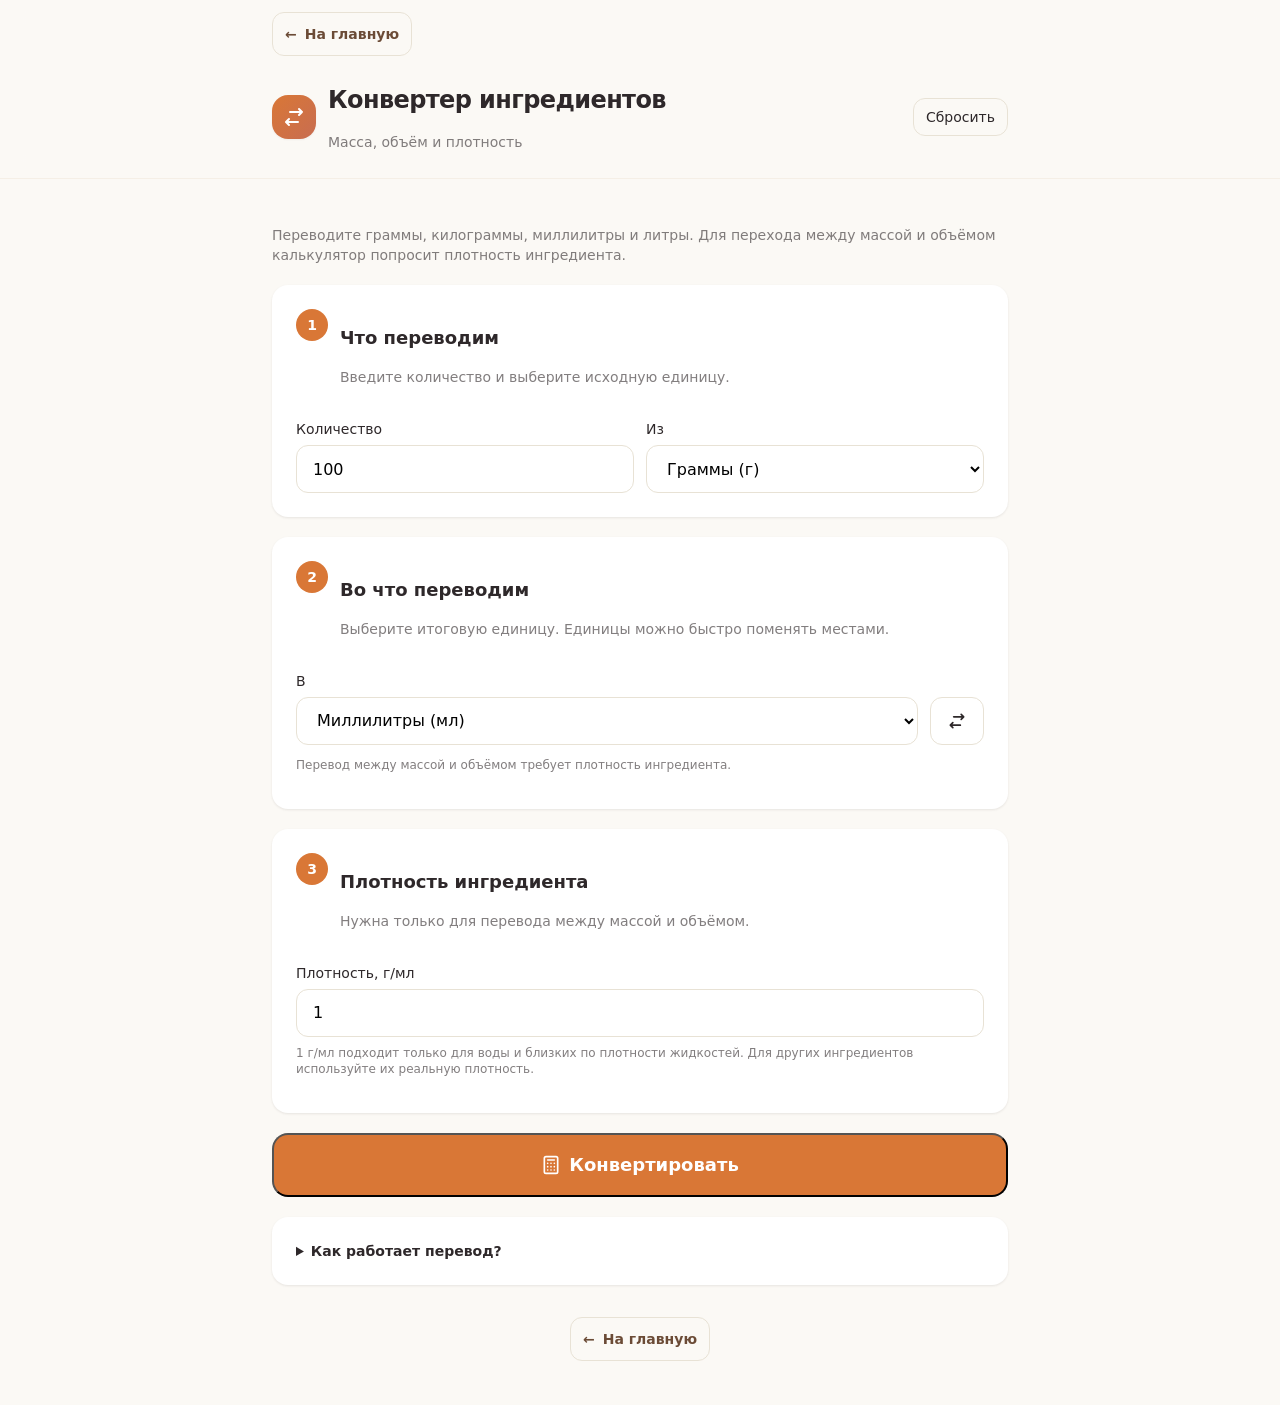
==== konverter-ingredientov/index.html @ b721a704 "feat: migrate site SEO to KonditerCalc domain" ====
<!DOCTYPE html>
<html lang="ru">
<head>
<meta charset="UTF-8">
<meta name="viewport" content="width=device-width, initial-scale=1.0">
<title>Конвертер ингредиентов: граммы, мл, кг и литры | KonditerCalc</title>
<meta name="description" content="Переводите граммы, килограммы, миллилитры и литры. Для перевода массы в объём используйте плотность ингредиента.">
<link rel="canonical" href="https://konditercalc.ru/konverter-ingredientov/">
<meta property="og:locale" content="ru_RU">
<meta property="og:type" content="website">
<meta property="og:site_name" content="KonditerCalc">
<meta property="og:title" content="Конвертер ингредиентов: граммы, мл, кг и литры | KonditerCalc">
<meta property="og:description" content="Переводите граммы, килограммы, миллилитры и литры. Для перевода массы в объём используйте плотность ингредиента.">
<meta property="og:url" content="https://konditercalc.ru/konverter-ingredientov/">
<meta name="twitter:card" content="summary">
<meta name="twitter:title" content="Конвертер ингредиентов: граммы, мл, кг и литры | KonditerCalc">
<meta name="twitter:description" content="Переводите граммы, килограммы, миллилитры и литры. Для перевода массы в объём используйте плотность ингредиента.">
<script id="konditercalc-structured-data" type="application/ld+json">{"@context":"https://schema.org","@type":"SoftwareApplication","name":"Конвертер ингредиентов","url":"https://konditercalc.ru/konverter-ingredientov/","description":"Переводите граммы, килограммы, миллилитры и литры. Для перевода массы в объём используйте плотность ингредиента.","applicationCategory":"UtilityApplication","operatingSystem":"Any","inLanguage":"ru","isAccessibleForFree":true,"offers":{"@type":"Offer","price":"0","priceCurrency":"RUB"}}</script>

<link rel="stylesheet" href="/css/styles.css">
<link rel="stylesheet" href="/css/utilities.css">
<script src="/js/icons.js" defer></script>
<script src="/js/convertercalc-math.js?v=1" defer></script>
<script src="/js/convertercalc.js?v=1" defer></script>
</head>
<body class="min-h-screen bg-cream text-dark font-sans">
<header class="sticky top-0 z-30 bg-cream/90 backdrop-blur-md border-b border-soft">
  <div class="max-w-3xl mx-auto px-4 py-3">
    <nav aria-label="Навигация инструмента" class="mb-3"><a href="/" class="home-link"><span aria-hidden="true">←</span> На главную</a></nav>
    <div class="flex items-center justify-between gap-3">
      <div class="flex items-center gap-3 min-w-0">
        <div class="w-11 h-11 rounded-2xl bg-gradient-to-br from-caramel to-terracotta flex items-center justify-center shrink-0 shadow-sm" aria-hidden="true"><i data-lucide="arrow-left-right" class="w-6 h-6 text-white"></i></div>
        <div class="min-w-0"><h1 class="text-xl md:text-2xl font-bold tracking-tight">Конвертер ингредиентов</h1><p class="text-xs md:text-sm text-dark/60">Масса, объём и плотность</p></div>
      </div>
      <button type="reset" form="converterForm" class="btn-ghost px-3 py-2 rounded-xl text-sm font-medium shrink-0">Сбросить</button>
    </div>
  </div>
</header>
<main class="max-w-3xl mx-auto px-4 py-5 md:py-8 space-y-5">
  <p class="text-sm text-dark/60">Переводите граммы, килограммы, миллилитры и литры. Для перехода между массой и объёмом калькулятор попросит плотность ингредиента.</p>
  <noscript><p class="card p-5">Для конвертации включите JavaScript. Ссылка «На главную» работает и без него.</p></noscript>

  <form id="converterForm" class="space-y-5" novalidate>
    <section class="card p-5 md:p-6" aria-labelledby="converter-value-title">
      <div class="flex items-start gap-3 mb-5"><span class="step-number" aria-hidden="true">1</span><div><h2 id="converter-value-title" class="text-lg font-semibold">Что переводим</h2><p class="text-sm text-dark/60 mt-1">Введите количество и выберите исходную единицу.</p></div></div>
      <div class="grid grid-cols-1 sm:grid-cols-2 gap-3">
        <label class="block"><span class="cream-label">Количество</span><input id="amount" name="amount" type="text" inputmode="decimal" maxlength="32" value="100" class="input-field w-full" required></label>
        <label class="block"><span class="cream-label">Из</span><select id="fromUnit" name="fromUnit" class="input-field w-full"><option value="g" selected>Граммы (г)</option><option value="kg">Килограммы (кг)</option><option value="ml">Миллилитры (мл)</option><option value="l">Литры (л)</option></select></label>
      </div>
    </section>

    <section class="card p-5 md:p-6" aria-labelledby="converter-target-title">
      <div class="flex items-start gap-3 mb-5"><span class="step-number" aria-hidden="true">2</span><div><h2 id="converter-target-title" class="text-lg font-semibold">Во что переводим</h2><p class="text-sm text-dark/60 mt-1">Выберите итоговую единицу. Единицы можно быстро поменять местами.</p></div></div>
      <div class="grid grid-cols-[1fr_auto] gap-3 items-end">
        <label class="block"><span class="cream-label">В</span><select id="toUnit" name="toUnit" class="input-field w-full"><option value="g">Граммы (г)</option><option value="kg">Килограммы (кг)</option><option value="ml" selected>Миллилитры (мл)</option><option value="l">Литры (л)</option></select></label>
        <button id="swapUnits" type="button" class="btn-ghost h-12 px-4 rounded-xl font-semibold" aria-label="Поменять единицы местами"><i data-lucide="arrow-left-right" class="w-5 h-5" aria-hidden="true"></i></button>
      </div>
      <p id="converterModeNote" class="text-xs text-dark/60 mt-3"></p>
    </section>

    <section id="densityBlock" class="card p-5 md:p-6" aria-labelledby="converter-density-title">
      <div class="flex items-start gap-3 mb-5"><span class="step-number" aria-hidden="true">3</span><div><h2 id="converter-density-title" class="text-lg font-semibold">Плотность ингредиента</h2><p class="text-sm text-dark/60 mt-1">Нужна только для перевода между массой и объёмом.</p></div></div>
      <label class="block"><span class="cream-label">Плотность, г/мл</span><input id="density" name="density" type="text" inputmode="decimal" maxlength="32" value="1" class="input-field w-full" aria-describedby="densityHint"></label>
      <p id="densityHint" class="text-xs text-dark/60 mt-2">1 г/мл подходит только для воды и близких по плотности жидкостей. Для других ингредиентов используйте их реальную плотность.</p>
    </section>

    <div id="converterErrors" class="cream-errors" role="alert" tabindex="-1" hidden></div>
    <button type="submit" class="w-full btn-primary py-4 rounded-2xl font-bold text-lg flex items-center justify-center gap-2"><i data-lucide="calculator" class="w-5 h-5" aria-hidden="true"></i>Конвертировать</button>
  </form>

  <p id="converterStatus" role="status" class="text-sm text-dark/60"></p>
  <section id="converterResults" class="card p-5 md:p-6 cream-results" aria-labelledby="converter-result-title" tabindex="-1" hidden>
    <p class="text-sm text-dark/60 mb-1">Результат</p>
    <h2 id="converter-result-title" class="text-lg font-semibold">Конвертация ингредиента</h2>
    <p id="converterResultValue" class="text-4xl md:text-5xl font-bold text-caramel mt-2 mb-3"></p>
    <p id="converterSummary" class="text-sm text-dark/60 mb-5"></p>
    <dl class="cream-breakdown">
      <div><dt>Исходное значение</dt><dd id="converterSource"></dd></div>
      <div><dt>Итог</dt><dd id="converterTarget"></dd></div>
      <div><dt>Плотность</dt><dd id="converterDensity"></dd></div>
    </dl>
    <button id="copyConverter" type="button" class="btn-primary w-full rounded-xl py-3 font-semibold mt-5">Скопировать результат</button>
  </section>

  <details class="card p-5 md:p-6 text-sm">
    <summary class="font-semibold cursor-pointer">Как работает перевод?</summary>
    <div class="mt-3 space-y-3 text-dark/70 leading-relaxed">
      <p>Граммы и килограммы переводятся друг в друга напрямую. То же относится к миллилитрам и литрам.</p>
      <p>Для массы → объём используется формула <code>объём = масса / плотность</code>. Для объёма → массу: <code>масса = объём × плотность</code>.</p>
      <p>Плотность задаётся в г/мл. Универсального равенства «1 мл = 1 г» для всех ингредиентов не существует.</p>
    </div>
  </details>
  <footer class="text-center py-3"><a href="/" class="home-link"><span aria-hidden="true">←</span> На главную</a></footer>
</main>
<script src="/js/analytics.js"></script>
<noscript><div><img src="https://mc.yandex.ru/watch/112356971" style="position:absolute; left:-9999px;" alt="" /></div></noscript>
</body>
</html>
---- css/styles.css ----
html, body { background-color: #FBF9F5; color: #2E282A; font-family: 'Inter', system-ui, sans-serif; -webkit-tap-highlight-color: transparent; }
input[type="number"]::-webkit-outer-spin-button, input[type="number"]::-webkit-inner-spin-button { -webkit-appearance: none; margin: 0; }
input[type="number"] { -moz-appearance: textfield; }
.fade-in { animation: fadeIn 0.4s ease-out; }
@keyframes fadeIn { from { opacity: 0; transform: translateY(10px); } to { opacity: 1; transform: translateY(0); } }
.slide-up { animation: slideUp 0.5s ease-out; }
@keyframes slideUp { from { opacity: 0; transform: translateY(20px); } to { opacity: 1; transform: translateY(0); } }
.scrollbar-hide::-webkit-scrollbar { display: none; }
.scrollbar-hide { -ms-overflow-style: none; scrollbar-width: none; }
.card { background: white; border-radius: 1rem; box-shadow: 0 1px 2px rgba(46, 40, 42, 0.04), 0 1px 3px rgba(46, 40, 42, 0.06); }
.input-field { height: 48px; border: 1px solid #E8E2D5; border-radius: 0.75rem; padding: 0 1rem; font-size: 1rem; transition: all 0.2s; background: white; min-width: 0; }
.input-field:focus { outline: none; border-color: #D97736; box-shadow: 0 0 0 3px rgba(217, 119, 54, 0.12); }
.btn-primary { background: #D97736; color: white; transition: all 0.2s; }
.btn-primary:hover { background: #C86D51; }
.btn-primary:active { transform: scale(0.98); }
.btn-ghost { background: transparent; color: #2E282A; border: 1px solid #E8E2D5; transition: all 0.2s; }
.btn-ghost:hover { background: #F5EFE6; }
.tab-active { background: #D97736; color: white; }
.tab-inactive { background: #F5EFE6; color: #6B5E5A; }
.checkbox-caramel { accent-color: #D97736; }
.step-number { width: 32px; height: 32px; border-radius: 50%; background: #D97736; color: white; display: flex; align-items: center; justify-content: center; font-weight: 700; font-size: 14px; flex-shrink: 0; }
.result-table { border-collapse: separate; border-spacing: 0; }
.result-table th { background: #F5EFE6; font-weight: 600; text-transform: uppercase; font-size: 11px; letter-spacing: 0.05em; }
.result-table td, .result-table th { padding: 12px 16px; }
.result-table tr:last-child td { border-bottom: none; }
.extra-cost-row { animation: fadeIn 0.3s ease-out; }
.tool-tile { min-height: 220px; background: white; border: 1px solid #E8E2D5; border-radius: 1.25rem; padding: 1.25rem; display: flex; flex-direction: column; align-items: flex-start; text-decoration: none; color: #2E282A; box-shadow: 0 1px 2px rgba(46, 40, 42, 0.03); transition: transform 0.2s, box-shadow 0.2s, border-color 0.2s; }
.tool-tile:hover { transform: translateY(-3px); border-color: #D97736; box-shadow: 0 8px 24px rgba(46, 40, 42, 0.08); }
.tool-tile:active { transform: scale(0.98); }
.tool-icon { width: 52px; height: 52px; border-radius: 1rem; background: #F5EFE6; color: #D97736; display: flex; align-items: center; justify-content: center; margin-bottom: 1rem; }
.tool-icon svg { width: 26px; height: 26px; }
.tool-title { font-size: 1rem; font-weight: 700; line-height: 1.3; }
.tool-description { margin-top: 0.4rem; font-size: 0.8rem; line-height: 1.45; color: rgba(46, 40, 42, 0.58); }
.tool-status { margin-top: auto; padding-top: 1rem; font-size: 0.75rem; font-weight: 600; color: #D97736; }
.tool-tile-soon { cursor: default; opacity: 0.82; }
.tool-tile-soon:hover { transform: none; border-color: #E8E2D5; box-shadow: 0 1px 2px rgba(46, 40, 42, 0.03); }
.tool-tile-soon .tool-status { color: rgba(46, 40, 42, 0.4); }
@media (max-width: 767px) { body { padding-bottom: 20px; } .tool-tile { min-height: 200px; padding: 1rem; } }
@media (max-width: 420px) { .tool-tile { min-height: 190px; } .tool-description { font-size: 0.75rem; } }

/* Shared navigation: a real relative link also works on GitHub project Pages. */
.home-link { display: inline-flex; align-items: center; gap: 0.5rem; min-height: 44px; padding: 0.5rem 0.75rem; border: 1px solid #E8E2D5; border-radius: 0.75rem; color: #6B4B36; font-size: 0.875rem; font-weight: 600; text-decoration: none; }
.home-link:hover { background: #F5EFE6; border-color: #D97736; }
.home-link:focus-visible, .tool-tile:focus-visible, button:focus-visible, summary:focus-visible { outline: 3px solid #9D4E23; outline-offset: 3px; }

/* CreamCalc's form and result components. */
[hidden] { display: none !important; }
.cream-label { display: block; font-size: 0.875rem; font-weight: 500; margin-bottom: 0.5rem; }
.cream-shapes { display: grid; grid-template-columns: repeat(2, minmax(0, 1fr)); gap: 0.5rem; }
.cream-shapes label { position: relative; cursor: pointer; }
.cream-shapes input { position: absolute; opacity: 0; width: 1px; height: 1px; }
.cream-shapes span { display: flex; align-items: center; justify-content: center; min-height: 48px; padding: 0.6rem 0.4rem; background: #F5EFE6; border-radius: 0.75rem; color: #6B5E5A; font-size: 0.875rem; font-weight: 600; }
.cream-shapes input:checked + span { background: #D97736; color: white; }
.cream-shapes input:focus-visible + span { outline: 3px solid #9D4E23; outline-offset: 3px; }
.cream-check { display: flex; align-items: center; gap: 0.6rem; min-height: 44px; cursor: pointer; font-size: 0.875rem; font-weight: 600; }
.cream-check input { width: 20px; height: 20px; }
#creamForm fieldset:disabled { opacity: 0.5; }
#creamForm input:disabled { cursor: not-allowed; background: #F5EFE6; }
.input-field[aria-invalid="true"] { border-color: #B42318; }
.cream-errors { border: 1px solid #D92D20; color: #912018; background: #FFF4F2; border-radius: 0.75rem; padding: 1rem; font-size: 0.875rem; scroll-margin-top: 170px; }
.cream-errors p { font-weight: 600; }
.cream-errors ul { list-style: disc; padding-left: 1.25rem; margin-top: 0.5rem; }
.cream-errors li + li { margin-top: 0.25rem; }
.cream-results, #resultsSection { scroll-margin-top: 170px; }
.cream-breakdown > div { display: flex; align-items: baseline; justify-content: space-between; gap: 1rem; padding: 0.75rem 0; border-bottom: 1px solid #F5EFE6; font-size: 0.875rem; }
.cream-breakdown dd { text-align: right; white-space: nowrap; font-weight: 600; }
.cream-copy-text { height: auto; padding: 0.75rem; resize: vertical; }
@media (max-width: 360px) { .cream-shapes span { font-size: 0.75rem; } }
@media (prefers-reduced-motion: reduce) { *, *::before, *::after { animation: none !important; transition: none !important; scroll-behavior: auto !important; } }
---- css/utilities.css ----
/* BakeCalc local utility layer. Replaces the subset of Tailwind utilities used by the static pages. */
:root {
  --cream: #FBF9F5;
  --caramel: #D97736;
  --terracotta: #C86D51;
  --dark: #2E282A;
  --soft: #F5EFE6;
}
* { box-sizing: border-box; }
body { margin: 0; }
button, input, select, textarea { font: inherit; }
button { cursor: pointer; }
img, svg { display: block; }

/* Display */
.hidden { display: none !important; }
.block { display: block; }
.flex { display: flex; }
.inline-flex { display: inline-flex; }
.grid { display: grid; }
.flex-col { flex-direction: column; }
.flex-wrap { flex-wrap: wrap; }
.flex-1 { flex: 1 1 0%; }
.shrink-0, .flex-shrink-0 { flex-shrink: 0; }
.items-start { align-items: flex-start; }
.items-center { align-items: center; }
.items-baseline { align-items: baseline; }
.justify-center { justify-content: center; }
.justify-between { justify-content: space-between; }
.text-left { text-align: left; }
.text-center { text-align: center; }
.text-right { text-align: right; }
.relative { position: relative; }
.absolute { position: absolute; }
.fixed { position: fixed; }
.sticky { position: sticky; }
.top-0 { top: 0; }
.top-4 { top: 1rem; }
.left-1\/2 { left: 50%; }
.z-30 { z-index: 30; }
.z-50 { z-index: 50; }

/* Sizing */
.w-full { width: 100%; }
.max-w-full { max-width: 100%; }
.w-4 { width: 1rem; }
.w-5 { width: 1.25rem; }
.w-6 { width: 1.5rem; }
.w-7 { width: 1.75rem; }
.w-8 { width: 2rem; }
.w-10 { width: 2.5rem; }
.w-11 { width: 2.75rem; }
.w-14 { width: 3.5rem; }
.w-16 { width: 4rem; }
.w-20 { width: 5rem; }
.w-24 { width: 6rem; }
.h-4 { height: 1rem; }
.h-5 { height: 1.25rem; }
.h-6 { height: 1.5rem; }
.h-7 { height: 1.75rem; }
.h-8 { height: 2rem; }
.h-10 { height: 2.5rem; }
.h-11 { height: 2.75rem; }
.h-12 { height: 3rem; }
.h-14 { height: 3.5rem; }
.h-16 { height: 4rem; }
.min-h-0 { min-height: 0; }
.min-h-screen { min-height: 100vh; }
.min-w-0 { min-width: 0; }
.max-w-2xl { max-width: 42rem; }
.max-w-3xl { max-width: 48rem; }
.max-w-5xl { max-width: 64rem; }

/* Spacing */
.mx-auto { margin-left: auto; margin-right: auto; }
.my-0 { margin-top: 0; margin-bottom: 0; }
.mt-1 { margin-top: .25rem; }
.mt-2 { margin-top: .5rem; }
.mt-3 { margin-top: .75rem; }
.mt-4 { margin-top: 1rem; }
.mt-5 { margin-top: 1.25rem; }
.mt-8 { margin-top: 2rem; }
.mb-1 { margin-bottom: .25rem; }
.mb-2 { margin-bottom: .5rem; }
.mb-3 { margin-bottom: .75rem; }
.mb-4 { margin-bottom: 1rem; }
.mb-5 { margin-bottom: 1.25rem; }
.mb-8 { margin-bottom: 2rem; }
.-mt-2 { margin-top: -.5rem; }
.-mx-5 { margin-left: -1.25rem; margin-right: -1.25rem; }
.p-1 { padding: .25rem; }
.p-3 { padding: .75rem; }
.p-4 { padding: 1rem; }
.p-5 { padding: 1.25rem; }
.px-2 { padding-left: .5rem; padding-right: .5rem; }
.px-3 { padding-left: .75rem; padding-right: .75rem; }
.px-4 { padding-left: 1rem; padding-right: 1rem; }
.px-5 { padding-left: 1.25rem; padding-right: 1.25rem; }
.py-2 { padding-top: .5rem; padding-bottom: .5rem; }
.py-2\.5 { padding-top: .625rem; padding-bottom: .625rem; }
.py-3 { padding-top: .75rem; padding-bottom: .75rem; }
.py-4 { padding-top: 1rem; padding-bottom: 1rem; }
.py-5 { padding-top: 1.25rem; padding-bottom: 1.25rem; }
.pr-1 { padding-right: .25rem; }
.pr-2 { padding-right: .5rem; }
.pl-1 { padding-left: .25rem; }
.pl-2 { padding-left: .5rem; }
.pt-2 { padding-top: .5rem; }
.pt-4 { padding-top: 1rem; }
.gap-1\.5 { gap: .375rem; }
.gap-2 { gap: .5rem; }
.gap-3 { gap: .75rem; }
.gap-4 { gap: 1rem; }
.space-y-2 > :not([hidden]) ~ :not([hidden]) { margin-top: .5rem; }
.space-y-3 > :not([hidden]) ~ :not([hidden]) { margin-top: .75rem; }
.space-y-5 > :not([hidden]) ~ :not([hidden]) { margin-top: 1.25rem; }

/* Grid */
.grid-cols-1 { grid-template-columns: repeat(1,minmax(0,1fr)); }
.grid-cols-2 { grid-template-columns: repeat(2,minmax(0,1fr)); }
.grid-cols-\[1fr_auto\] { grid-template-columns: 1fr auto; }

/* Typography */
.font-sans { font-family: system-ui, -apple-system, BlinkMacSystemFont, 'Segoe UI', Roboto, Arial, sans-serif; }
.font-normal { font-weight: 400; }
.font-medium { font-weight: 500; }
.font-semibold { font-weight: 600; }
.font-bold { font-weight: 700; }
.text-xs { font-size: .75rem; line-height: 1rem; }
.text-sm { font-size: .875rem; line-height: 1.25rem; }
.text-base { font-size: 1rem; line-height: 1.5rem; }
.text-lg { font-size: 1.125rem; line-height: 1.75rem; }
.text-xl { font-size: 1.25rem; line-height: 1.75rem; }
.text-2xl { font-size: 1.5rem; line-height: 2rem; }
.text-4xl { font-size: 2.25rem; line-height: 2.5rem; }
.text-5xl { font-size: 3rem; line-height: 1; }
.leading-relaxed { line-height: 1.625; }
.tracking-tight { letter-spacing: -.025em; }
.tracking-wider { letter-spacing: .05em; }
.uppercase { text-transform: uppercase; }
.truncate { overflow: hidden; text-overflow: ellipsis; white-space: nowrap; }
.whitespace-nowrap { white-space: nowrap; }

/* Colors */
.bg-white { background-color: #fff; }
.bg-cream { background-color: var(--cream); }
.bg-soft { background-color: var(--soft); }
.bg-soft\/40 { background-color: rgba(245,239,230,.4); }
.bg-soft\/60 { background-color: rgba(245,239,230,.6); }
.bg-caramel\/10 { background-color: rgba(217,119,54,.1); }
.bg-dark { background-color: var(--dark); }
.text-white { color: #fff; }
.text-cream { color: var(--cream); }
.text-dark { color: var(--dark); }
.text-caramel { color: var(--caramel); }
.text-red-500 { color: #ef4444; }
.text-dark\/30 { color: rgba(46,40,42,.3); }
.text-dark\/40 { color: rgba(46,40,42,.4); }
.text-dark\/50 { color: rgba(46,40,42,.5); }
.text-dark\/60 { color: rgba(46,40,42,.6); }
.text-dark\/70 { color: rgba(46,40,42,.7); }
.bg-gradient-to-br { background-image: linear-gradient(to bottom right,var(--caramel),var(--terracotta)); }
.from-caramel, .to-terracotta { }

/* Borders / radius / shadow */
.border { border-width: 1px; border-style: solid; }
.border-b { border-bottom-width: 1px; border-bottom-style: solid; }
.border-t { border-top-width: 1px; border-top-style: solid; }
.border-soft { border-color: var(--soft); }
.border-soft\/60 { border-color: rgba(245,239,230,.6); }
.border-dark\/10 { border-color: rgba(46,40,42,.1); }
.border-red-200 { border-color: #fecaca; }
.rounded-xl { border-radius: .75rem; }
.rounded-2xl { border-radius: 1rem; }
.rounded-full { border-radius: 9999px; }
.rounded-tl-xl { border-top-left-radius: .75rem; }
.rounded-tr-xl { border-top-right-radius: .75rem; }
.shadow-sm { box-shadow: 0 1px 2px rgba(0,0,0,.05); }
.shadow-md { box-shadow: 0 4px 6px -1px rgba(0,0,0,.1),0 2px 4px -2px rgba(0,0,0,.1); }
.shadow-lg { box-shadow: 0 10px 15px -3px rgba(0,0,0,.1),0 4px 6px -4px rgba(0,0,0,.1); }

/* Overflow / interaction */
.overflow-hidden { overflow: hidden; }
.overflow-x-hidden { overflow-x: hidden; }
.overflow-x-auto { overflow-x: auto; }
.cursor-pointer { cursor: pointer; }
.select-none { user-select: none; }
.pointer-events-none { pointer-events: none; }
.opacity-0 { opacity: 0; }
.opacity-100 { opacity: 1; }
.transition-all { transition: all .2s; }
.transition-colors { transition: color .2s,background-color .2s,border-color .2s; }
.transition-transform { transition: transform .2s; }
.duration-300 { transition-duration: .3s; }
.backdrop-blur-md { backdrop-filter: blur(12px); -webkit-backdrop-filter: blur(12px); }
.bg-cream\/90 { background-color: rgba(251,249,245,.9); }
.translate-y-\[-200\%\] { transform: translateY(-200%); }
.translate-y-0 { transform: translateY(0); }
.-translate-x-1\/2 { transform: translateX(-50%); }

/* Screen reader only */
.sr-only { position: absolute; width: 1px; height: 1px; padding: 0; margin: -1px; overflow: hidden; clip: rect(0,0,0,0); white-space: nowrap; border: 0; }

/* Important modifiers used by legacy dynamic markup */
.\!h-10 { height: 2.5rem !important; }
.\!h-11 { height: 2.75rem !important; }
.\!text-sm { font-size: .875rem !important; line-height: 1.25rem !important; }
.\!px-2 { padding-left: .5rem !important; padding-right: .5rem !important; }

/* Hover states */
.hover\:bg-red-50:hover { background-color: #fef2f2; }
.hover\:text-red-500:hover { color: #ef4444; }
.hover\:text-caramel:hover { color: var(--caramel); }
.hover\:border-caramel:hover { border-color: var(--caramel); }
.hover\:shadow-lg:hover { box-shadow: 0 10px 15px -3px rgba(0,0,0,.1),0 4px 6px -4px rgba(0,0,0,.1); }
.group:hover .group-hover\:text-caramel { color: var(--caramel); }

/* Responsive utilities used by the pages */
@media (min-width: 640px) {
  .sm\:grid-cols-2 { grid-template-columns: repeat(2,minmax(0,1fr)); }
  .sm\:grid-cols-3 { grid-template-columns: repeat(3,minmax(0,1fr)); }
  .sm\:flex-row { flex-direction: row; }
  .sm\:flex-nowrap { flex-wrap: nowrap; }
  .sm\:w-28 { width: 7rem; }
  .sm\:order-none { order: 0; }
  .sm\:inline { display: inline; }
}
@media (min-width: 768px) {
  .md\:grid-cols-3 { grid-template-columns: repeat(3,minmax(0,1fr)); }
  .md\:text-sm { font-size: .875rem; line-height: 1.25rem; }
  .md\:text-2xl { font-size: 1.5rem; line-height: 2rem; }
  .md\:text-4xl { font-size: 2.25rem; line-height: 2.5rem; }
  .md\:text-5xl { font-size: 3rem; line-height: 1; }
  .md\:p-6 { padding: 1.5rem; }
  .md\:px-6 { padding-left: 1.5rem; padding-right: 1.5rem; }
  .md\:py-8 { padding-top: 2rem; padding-bottom: 2rem; }
  .md\:py-12 { padding-top: 3rem; padding-bottom: 3rem; }
  .md\:mb-10 { margin-bottom: 2.5rem; }
  .md\:mt-10 { margin-top: 2.5rem; }
  .md\:-mx-6 { margin-left: -1.5rem; margin-right: -1.5rem; }
}


/* Coverage-complete utilities discovered by CI after Tailwind removal. */
.box-border { box-sizing: border-box; }
.items-end { align-items: flex-end; }
.order-1 { order: 1; }
.order-2 { order: 2; }
.order-3 { order: 3; }
.py-8 { padding-top: 2rem; padding-bottom: 2rem; }
.py-10 { padding-top: 2.5rem; padding-bottom: 2.5rem; }
.text-dark\/20 { color: rgba(46,40,42,.2); }

/* PortionCalc components moved into the shared local CSS layer. */
.portion-shape-card { border: 1px solid #E8E2D5; border-radius: 1rem; padding: 1rem; cursor: pointer; background: #fff; transition: border-color .2s, background .2s; }
.portion-shape-card:hover { border-color: var(--caramel); }
.portion-shape-active { border-color: var(--caramel); background: #FFF8F2; }
.portion-shape-card input { position: absolute; opacity: 0; pointer-events: none; }

@media (min-width: 768px) {
  .md\:gap-5 { gap: 1.25rem; }
  .md\:text-base { font-size: 1rem; line-height: 1.5rem; }
}
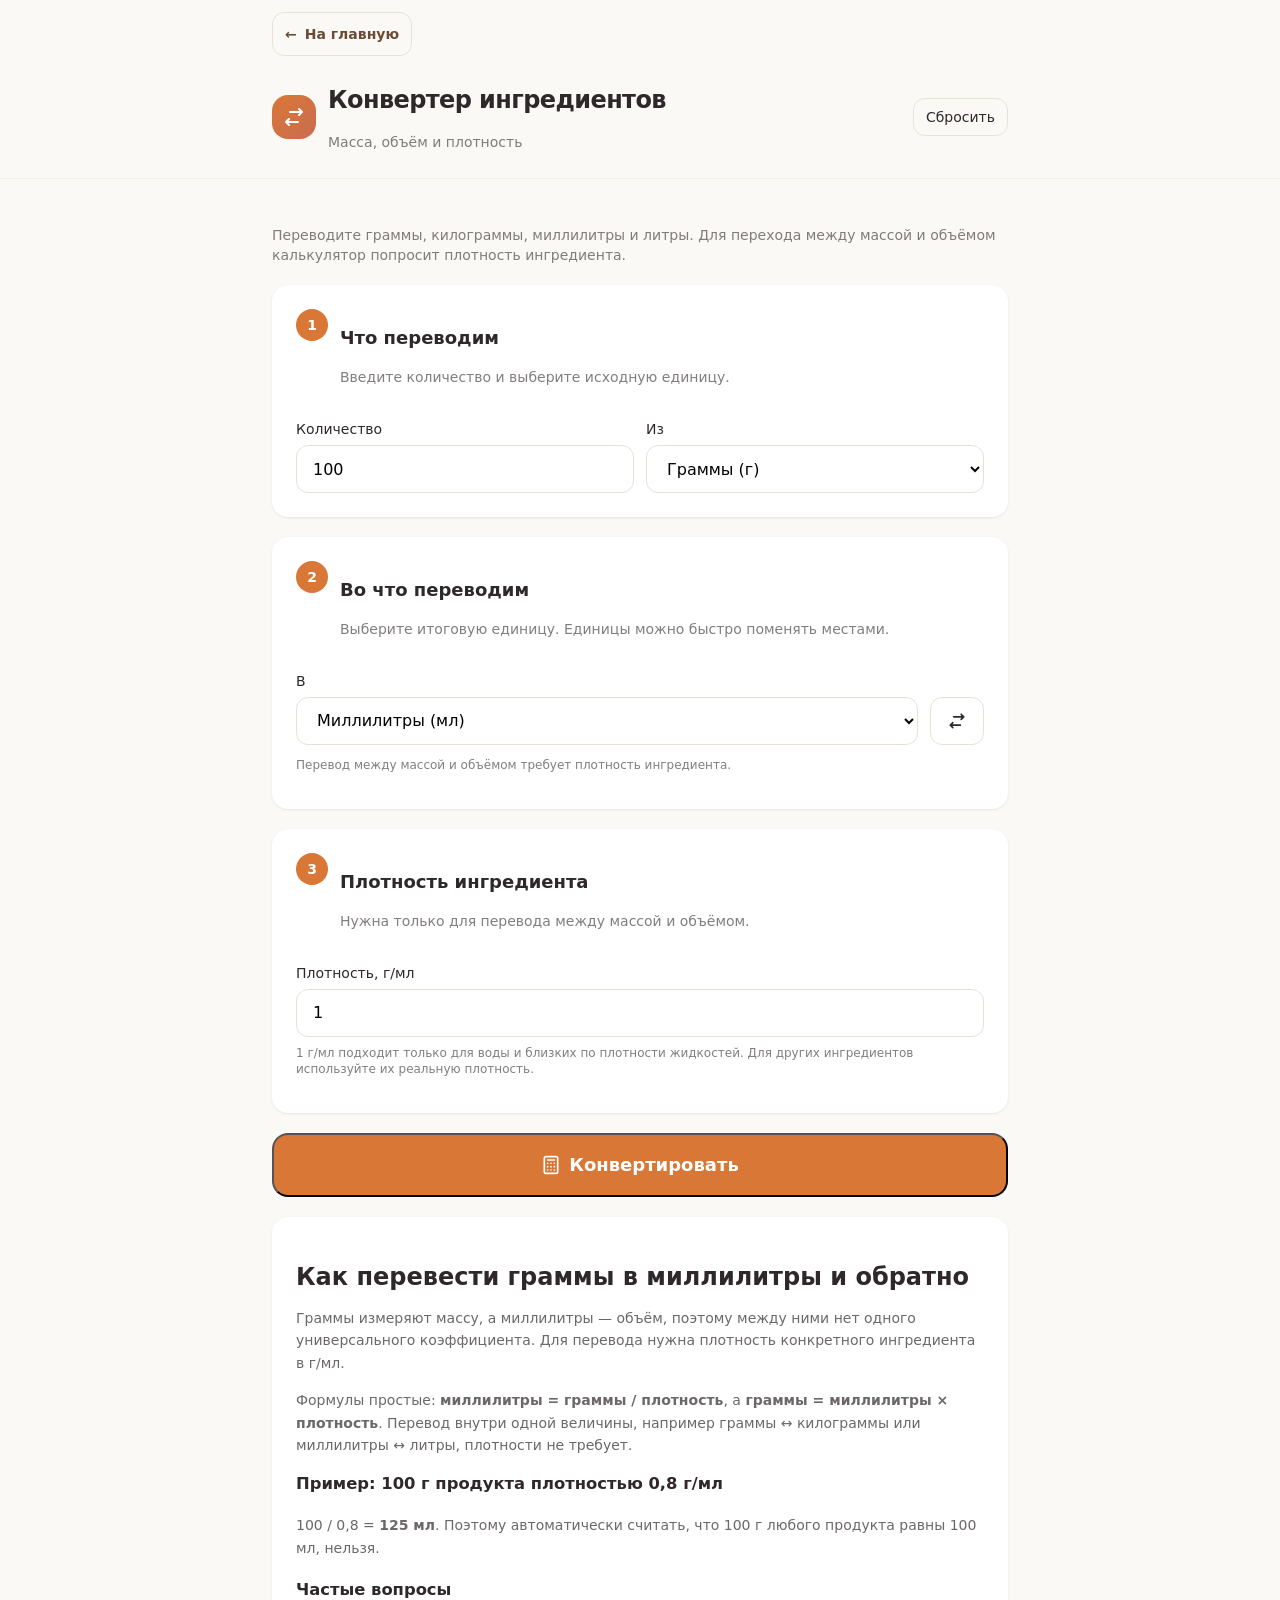
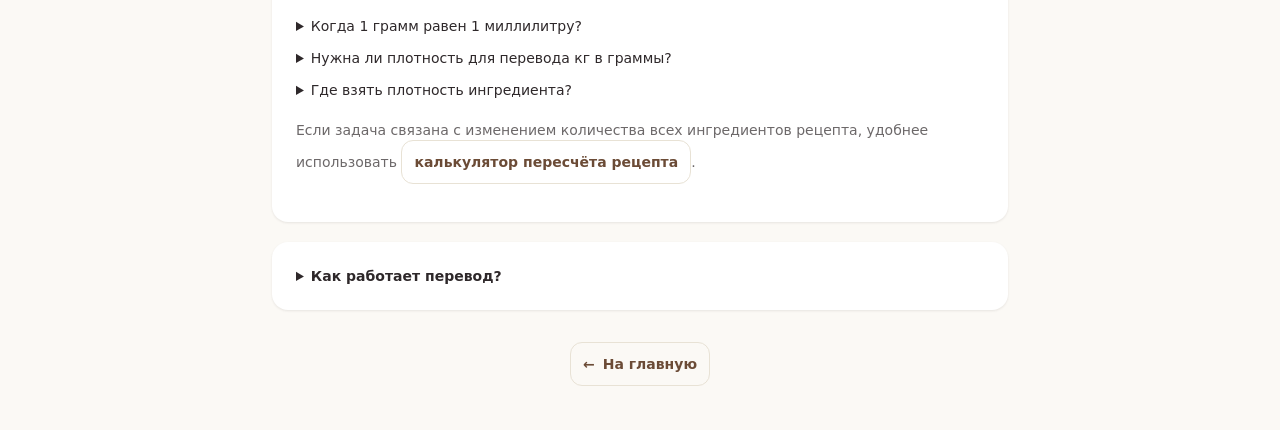
==== commit e078484e: "feat: add intent-focused calculator content" ====
--- a/konverter-ingredientov/index.html
+++ b/konverter-ingredientov/index.html
@@ -3,19 +3,19 @@
 <head>
 <meta charset="UTF-8">
 <meta name="viewport" content="width=device-width, initial-scale=1.0">
-<title>Конвертер ингредиентов: граммы, мл, кг и литры | KonditerCalc</title>
-<meta name="description" content="Переводите граммы, килограммы, миллилитры и литры. Для перевода массы в объём используйте плотность ингредиента.">
+<title>Граммы в миллилитры: конвертер ингредиентов | KonditerCalc</title>
+<meta name="description" content="Переводите граммы в миллилитры и обратно по плотности ингредиента, а также конвертируйте граммы, килограммы, миллилитры и литры.">
 <link rel="canonical" href="https://konditercalc.ru/konverter-ingredientov/">
 <meta property="og:locale" content="ru_RU">
 <meta property="og:type" content="website">
 <meta property="og:site_name" content="KonditerCalc">
-<meta property="og:title" content="Конвертер ингредиентов: граммы, мл, кг и литры | KonditerCalc">
-<meta property="og:description" content="Переводите граммы, килограммы, миллилитры и литры. Для перевода массы в объём используйте плотность ингредиента.">
+<meta property="og:title" content="Граммы в миллилитры: конвертер ингредиентов | KonditerCalc">
+<meta property="og:description" content="Переводите граммы в миллилитры и обратно по плотности ингредиента, а также конвертируйте граммы, килограммы, миллилитры и литры.">
 <meta property="og:url" content="https://konditercalc.ru/konverter-ingredientov/">
 <meta name="twitter:card" content="summary">
-<meta name="twitter:title" content="Конвертер ингредиентов: граммы, мл, кг и литры | KonditerCalc">
-<meta name="twitter:description" content="Переводите граммы, килограммы, миллилитры и литры. Для перевода массы в объём используйте плотность ингредиента.">
-<script id="konditercalc-structured-data" type="application/ld+json">{"@context":"https://schema.org","@type":"SoftwareApplication","name":"Конвертер ингредиентов","url":"https://konditercalc.ru/konverter-ingredientov/","description":"Переводите граммы, килограммы, миллилитры и литры. Для перевода массы в объём используйте плотность ингредиента.","applicationCategory":"UtilityApplication","operatingSystem":"Any","inLanguage":"ru","isAccessibleForFree":true,"offers":{"@type":"Offer","price":"0","priceCurrency":"RUB"}}</script>
+<meta name="twitter:title" content="Граммы в миллилитры: конвертер ингредиентов | KonditerCalc">
+<meta name="twitter:description" content="Переводите граммы в миллилитры и обратно по плотности ингредиента, а также конвертируйте граммы, килограммы, миллилитры и литры.">
+<script id="konditercalc-structured-data" type="application/ld+json">{"@context":"https://schema.org","@type":"SoftwareApplication","name":"Конвертер ингредиентов","url":"https://konditercalc.ru/konverter-ingredientov/","description":"Переводите граммы в миллилитры и обратно по плотности ингредиента, а также конвертируйте граммы, килограммы, миллилитры и литры.","applicationCategory":"UtilityApplication","operatingSystem":"Any","inLanguage":"ru","isAccessibleForFree":true,"offers":{"@type":"Offer","price":"0","priceCurrency":"RUB"}}</script>
 
 <link rel="stylesheet" href="/css/styles.css">
 <link rel="stylesheet" href="/css/utilities.css">
@@ -82,7 +82,23 @@
     <button id="copyConverter" type="button" class="btn-primary w-full rounded-xl py-3 font-semibold mt-5">Скопировать результат</button>
   </section>
 
-  <details class="card p-5 md:p-6 text-sm">
+    <section class="card p-5 md:p-6 text-sm" aria-labelledby="converter-guide-title">
+  <h2 id="converter-guide-title" class="text-xl md:text-2xl font-bold mb-3">Как перевести граммы в миллилитры и обратно</h2>
+  <div class="space-y-3 text-dark/70 leading-relaxed">
+    <p>Граммы измеряют массу, а миллилитры — объём, поэтому между ними нет одного универсального коэффициента. Для перевода нужна плотность конкретного ингредиента в г/мл.</p>
+    <p>Формулы простые: <strong>миллилитры = граммы / плотность</strong>, а <strong>граммы = миллилитры × плотность</strong>. Перевод внутри одной величины, например граммы ↔ килограммы или миллилитры ↔ литры, плотности не требует.</p>
+    <h3 class="font-semibold text-dark">Пример: 100 г продукта плотностью 0,8 г/мл</h3>
+    <p>100 / 0,8 = <strong>125 мл</strong>. Поэтому автоматически считать, что 100 г любого продукта равны 100 мл, нельзя.</p>
+  </div>
+  <div class="mt-5 space-y-3">
+    <h3 class="font-semibold">Частые вопросы</h3>
+    <details><summary class="font-medium cursor-pointer">Когда 1 грамм равен 1 миллилитру?</summary><p class="mt-2 text-dark/70 leading-relaxed">Только при плотности 1 г/мл. Для ингредиентов с другой плотностью масса и объём численно различаются.</p></details>
+    <details><summary class="font-medium cursor-pointer">Нужна ли плотность для перевода кг в граммы?</summary><p class="mt-2 text-dark/70 leading-relaxed">Нет. Это обе единицы массы: 1 кг = 1000 г. Аналогично 1 л = 1000 мл для единиц объёма.</p></details>
+    <details><summary class="font-medium cursor-pointer">Где взять плотность ингредиента?</summary><p class="mt-2 text-dark/70 leading-relaxed">Из надёжной технологической таблицы, документации производителя или измерить самостоятельно: массу известного объёма разделить на этот объём.</p></details>
+  </div>
+  <p class="mt-5 text-dark/70">Если задача связана с изменением количества всех ингредиентов рецепта, удобнее использовать <a class="home-link" href="/pereschet-recepta/">калькулятор пересчёта рецепта</a>.</p>
+</section>
+<details class="card p-5 md:p-6 text-sm">
     <summary class="font-semibold cursor-pointer">Как работает перевод?</summary>
     <div class="mt-3 space-y-3 text-dark/70 leading-relaxed">
       <p>Граммы и килограммы переводятся друг в друга напрямую. То же относится к миллилитрам и литрам.</p>
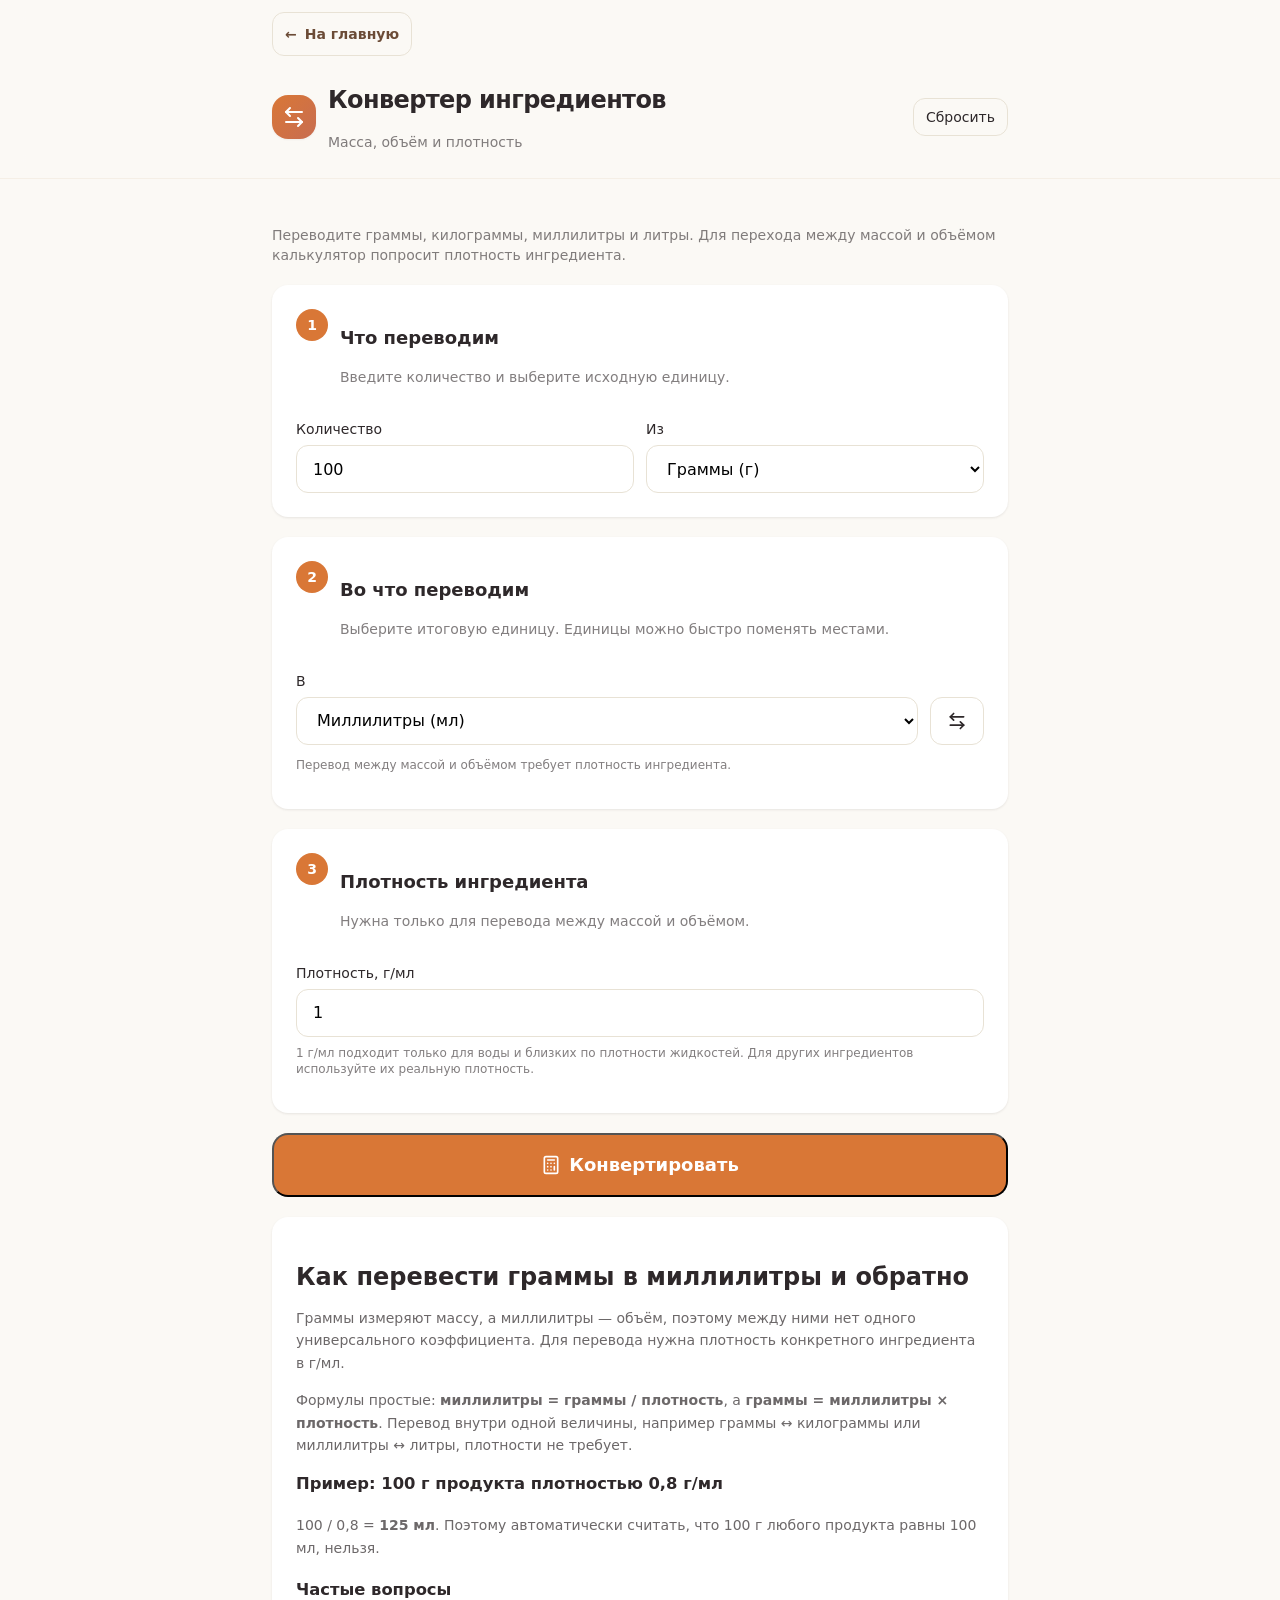
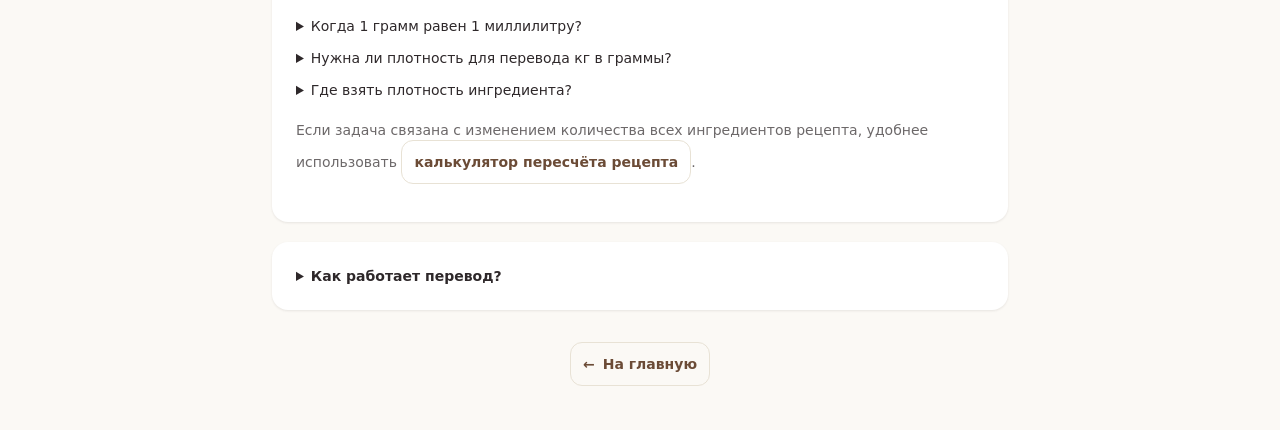
==== commit 1963127c: "feat: add KonditerCalc favicon" ====
--- a/konverter-ingredientov/index.html
+++ b/konverter-ingredientov/index.html
@@ -3,6 +3,7 @@
 <head>
 <meta charset="UTF-8">
 <meta name="viewport" content="width=device-width, initial-scale=1.0">
+<link rel="icon" href="/favicon.svg" type="image/svg+xml">
 <title>Граммы в миллилитры: конвертер ингредиентов | KonditerCalc</title>
 <meta name="description" content="Переводите граммы в миллилитры и обратно по плотности ингредиента, а также конвертируйте граммы, килограммы, миллилитры и литры.">
 <link rel="canonical" href="https://konditercalc.ru/konverter-ingredientov/">
